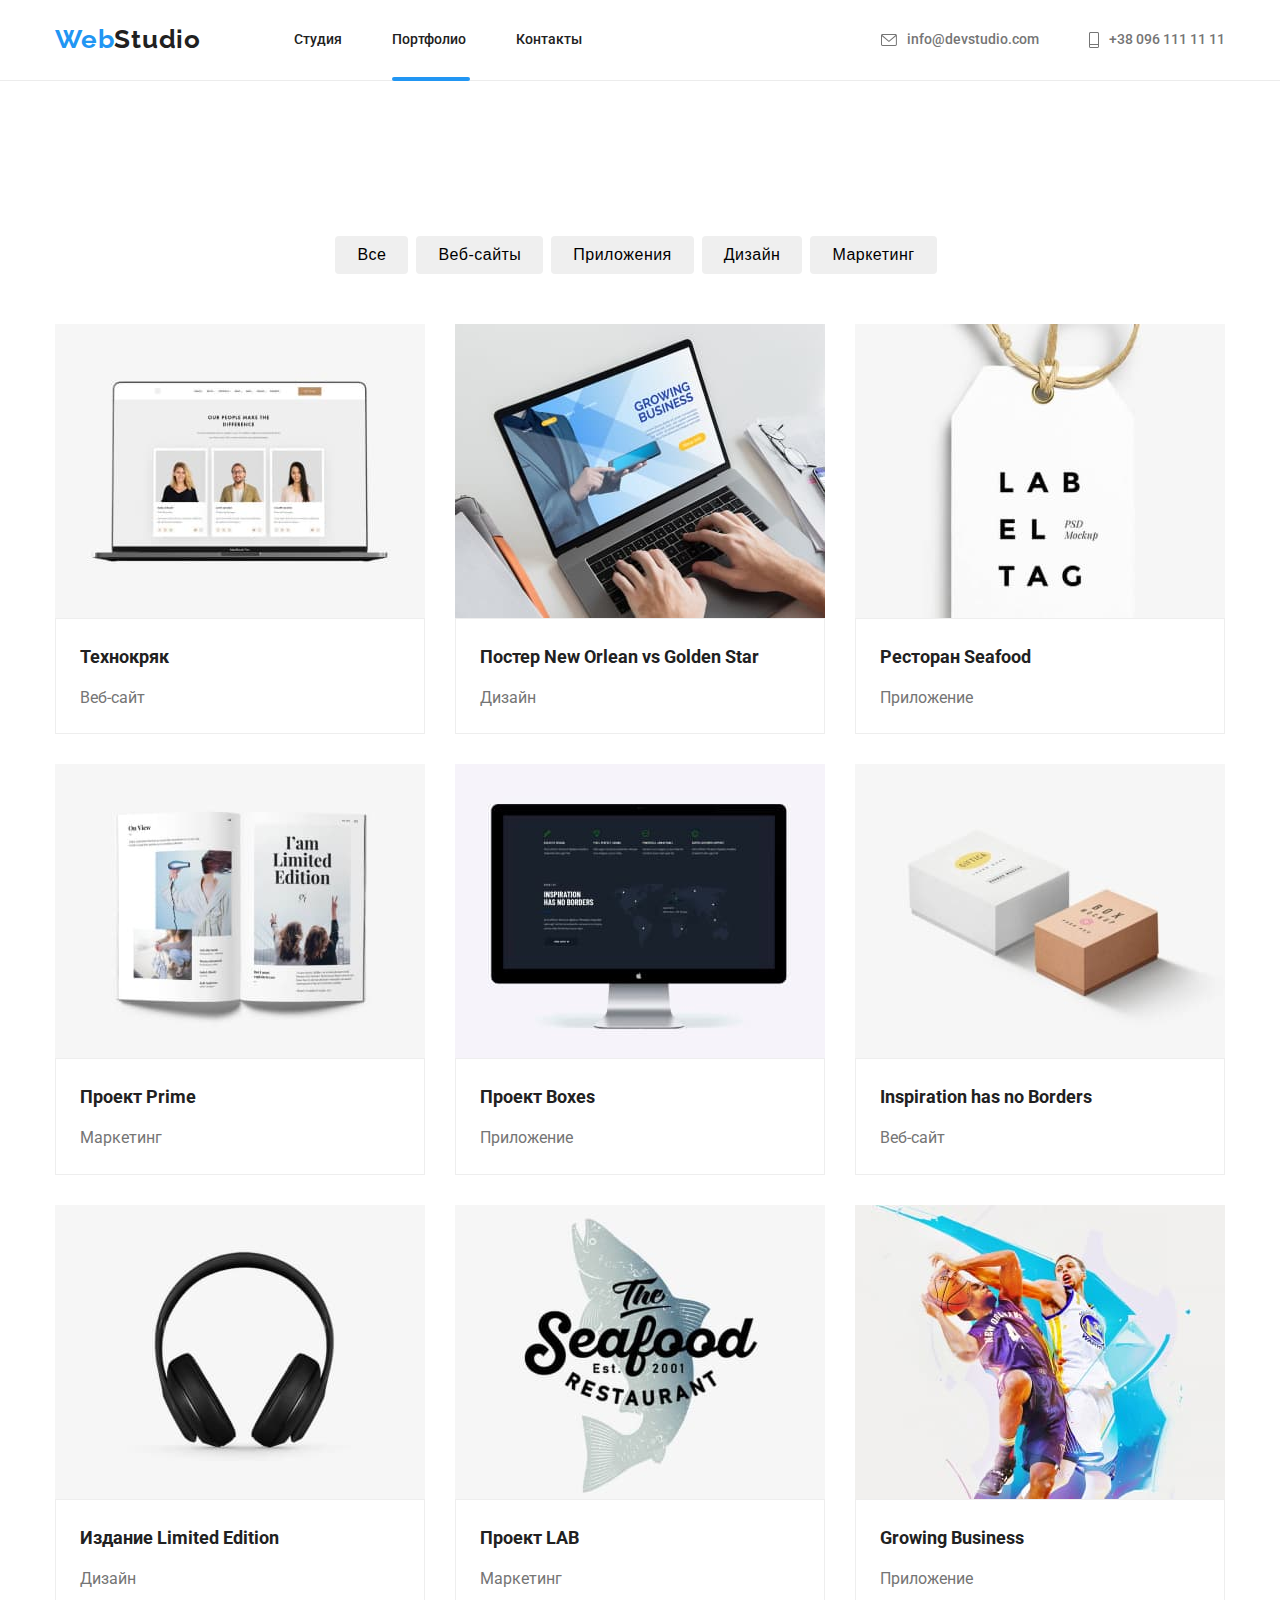
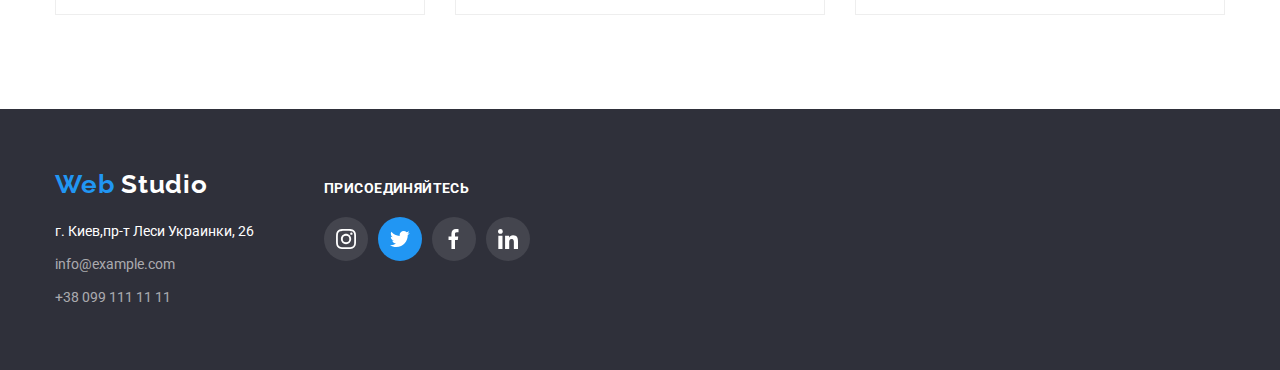
==== portfolio.html @ 9c5dccc5 "adds" ====
<!DOCTYPE html>
<html lang="en">
	<head>
		<title>WebStudio</title>
		<link rel="preconnect" href="https://fonts.googleapis.com" />
		<link rel="preconnect" href="https://fonts.gstatic.com" crossorigin />
		<link
			href="https://fonts.googleapis.com/css2?family=Montserrat:wght@400;700&family=Raleway:wght@700&family=Roboto:wght@400;500;700;900&display=swap"
			rel="stylesheet"
		/>
		<link href="https://cdnjs.cloudflare.com/ajax/libs/modern-normalize/1.1.0/modern-normalize.min.css" />
		<link rel="stylesheet" href="./css/reset.css" />
		<link rel="stylesheet" href="./css/styles.css" />
	</head>
	<body>
		<!--Header of the site-->
		<header>
			<div class="container">
				<nav>
					<a href="" class="logo">
						Web
						<span class="logo-color">Studio</span>
					</a>
					<ul class="main-links">
						<li><a href="./index.html" class="links">Студия</a></li>
						<li><a href="" class="links line">Портфолио</a></li>
						<li><a href="" class="links">Контакты</a></li>
					</ul>
				</nav>
				<ul class="main-contacts">
					<li>
						<a href="mailto:info@devstudio.com" class="contacts">
							<svg class="mail-icon" width="16" height="12">
								<use href="./images/sprite.svg#icon-envelope"></use>
							</svg>
							info@devstudio.com
						</a>
					</li>
					<li>
						<a href="tel:+380961111111" class="contacts">
							<svg class="mail-icon" width="10" height="16">
								<use href="./images/sprite.svg#icon-phone"></use>
							</svg>
							+38 096 111 11 11
						</a>
					</li>
				</ul>
			</div>
		</header>
		<main>
			<section class="section">
				<div class="container">
					<h1 class="portfolio-header">Портфолио</h1>
					<ul class="portfolio-buttons">
						<li><button type="button" class="button-style">Все</button></li>
						<li><button type="button" class="button-style">Веб-сайты</button></li>
						<li><button type="button" class="button-style">Приложения</button></li>
						<li><button type="button" class="button-style">Дизайн</button></li>
						<li><button type="button" class="button-style">Маркетинг</button></li>
					</ul>
					<ul class="clients">
						<li class="clients-photo">
							<a href="" class="clients-link">
								<div class="box">
									<img src="./images/img(9).jpg" alt="Веб-сайт" width="370" height="294" />
									<p class="overlay">
										Технокряк это современная площадка распространения коронавируcа. Компании используют эту платформу
										для цифрового шпионажа и атак на защищённые сервера конкурентов.
									</p>
								</div>
								<div class="clients-title">
									<h2 class="image-name">Технокряк</h2>
									<p class="image-description">Веб-сайт</p>
								</div>
							</a>
						</li>
						<li class="clients-photo">
							<a href="" class="clients-link">
								<div class="box">
									<img src="./images/img(10).jpg" alt="Дизайн" width="370" height="294" />
									<p class="overlay">
										Технокряк это современная площадка распространения коронавируcа. Компании используют эту платформу
										для цифрового шпионажа и атак на защищённые сервера конкурентов.
									</p>
								</div>
								<div class="clients-title">
									<h2 class="image-name">Постер New Orlean vs Golden Star</h2>
									<p class="image-description">Дизайн</p>
								</div>
							</a>
						</li>
						<li class="clients-photo">
							<a href="" class="clients-link">
								<div class="box">
									<img src="./images/img(11).jpg" alt="Приложение для ресторана" width="370" height="294" />
									<p class="overlay">
										Технокряк это современная площадка распространения коронавируcа. Компании используют эту платформу
										для цифрового шпионажа и атак на защищённые сервера конкурентов.
									</p>
								</div>
								<div class="clients-title">
									<h2 class="image-name">Ресторан Seafood</h2>
									<p class="image-description">Приложение</p>
								</div>
							</a>
						</li>
						<li class="clients-photo">
							<a href="" class="clients-link">
								<div class="box">
									<img src="./images/img(12).jpg" alt="Маркетинговый проект" width="370" height="294" />
									<p class="overlay">
										Технокряк это современная площадка распространения коронавируcа. Компании используют эту платформу
										для цифрового шпионажа и атак на защищённые сервера конкурентов.
									</p>
								</div>
								<div class="clients-title">
									<h2 class="image-name">Проект Prime</h2>
									<p class="image-description">Маркетинг</p>
								</div>
							</a>
						</li>
						<li class="clients-photo">
							<a href="" class="clients-link">
								<div class="box">
									<img src="./images/img(13).jpg" alt="Приложение" width="370" height="294" />
									<p class="overlay">
										Технокряк это современная площадка распространения коронавируcа. Компании используют эту платформу
										для цифрового шпионажа и атак на защищённые сервера конкурентов.
									</p>
								</div>
								<div class="clients-title">
									<h2 class="image-name">Проект Boxes</h2>
									<p class="image-description">Приложение</p>
								</div>
							</a>
						</li>
						<li class="clients-photo">
							<a href="" class="clients-link">
								<div class="box">
									<img src="./images/img(14).jpg" alt="Веб-сайт" width="370" height="294" />
									<p class="overlay">
										Технокряк это современная площадка распространения коронавируcа. Компании используют эту платформу
										для цифрового шпионажа и атак на защищённые сервера конкурентов.
									</p>
								</div>
								<div class="clients-title">
									<h2 class="image-name">Inspiration has no Borders</h2>
									<p class="image-description">Веб-сайт</p>
								</div>
							</a>
						</li>
						<li class="clients-photo">
							<a href="" class="clients-link">
								<div class="box">
									<img src="./images/img(15).jpg" alt="Дизайн для издания" width="370" height="294" />
									<p class="overlay">
										Технокряк это современная площадка распространения коронавируcа. Компании используют эту платформу
										для цифрового шпионажа и атак на защищённые сервера конкурентов.
									</p>
								</div>
								<div class="clients-title">
									<h2 class="image-name">Издание Limited Edition</h2>
									<p class="image-description">Дизайн</p>
								</div>
							</a>
						</li>
						<li class="clients-photo">
							<a href="" class="clients-link">
								<div class="box">
									<img src="./images/img(16).jpg" alt="Маркетинговый проект" width="370" height="294" />
									<p class="overlay">
										Технокряк это современная площадка распространения коронавируcа. Компании используют эту платформу
										для цифрового шпионажа и атак на защищённые сервера конкурентов.
									</p>
								</div>
								<div class="clients-title">
									<h2 class="image-name">Проект LAB</h2>
									<p class="image-description">Маркетинг</p>
								</div>
							</a>
						</li>
						<li class="clients-photo">
							<a href="" class="clients-link">
								<div class="box">
									<img src="./images/img(17).jpg" alt="Приложение для бизнеса" width="370" height="294" />
									<p class="overlay">
										Технокряк это современная площадка распространения коронавируcа. Компании используют эту платформу
										для цифрового шпионажа и атак на защищённые сервера конкурентов.
									</p>
								</div>
								<div class="clients-title">
									<h2 class="image-name">Growing Business</h2>
									<p class="image-description">Приложение</p>
								</div>
							</a>
						</li>
					</ul>
				</div>
			</section>
		</main>
		<!--Footer-->
		<footer class="footer">
			<div class="footer-container container">
				<div class="footer-first">
					<a href="" class="logo">
						Web
						<span class="logo-footer">Studio</span>
					</a>
					<address class="address">г. Киев,пр-т Леси Украинки, 26</address>
					<ul>
						<li><a href="mailto:info@example.com" class="communication">info@example.com</a></li>
						<li><a href="tel:+380991111111" class="communication">+38 099 111 11 11</a></li>
					</ul>
				</div>
				<div class="social-networks">
					<h2 class="footer-title">ПРИСОЕДИНЯЙТЕСЬ</h2>
					<ul class="footer-icons">
						<li class="social-links-design">
							<a class="networks-design" href="">
								<svg class="networks" width="20" height="20">
									<use href="images/sprite.svg#icon-instagram"></use>
								</svg>
							</a>
						</li>
						<li class="social-links-design">
							<a class="networks-design twitter" href="">
								<svg class="networks" width="20" height="20">
									<use href="images/sprite.svg#icon-twitter"></use>
								</svg>
							</a>
						</li>
						<li class="social-links-design">
							<a class="networks-design" href="">
								<svg class="networks" width="20" height="20">
									<use href="images/sprite.svg#icon-facebook"></use>
								</svg>
							</a>
						</li>
						<li class="social-links-design">
							<a class="networks-design" href="">
								<svg class="networks" width="20" height="20">
									<use href="images/sprite.svg#icon-linkedin"></use>
								</svg>
							</a>
						</li>
					</ul>
				</div>
			</div>
		</footer>
	</body>
</html>
---- css/styles.css ----
:root {
	--main-color: #212121;
	--sec-color: #757575;
	--active-color: #2196f3;
}
body {
	font-family: "Roboto", sans-serif;
	font-style: normal;
	font-size: 14px;
	color: #212121;
}
.section {
	padding: 94px 0;
}
.container {
	padding: 0 15px;
	width: 1200px;
	margin: 0 auto;
}
.hidden {
	overflow: hidden;
	opacity: 0;
	width: 1px;
	height: 1px;
	margin-bottom: -1px;
}
/*------header-----*/
nav,
.main-links,
.main-contacts,
header .container {
	display: flex;
	justify-content: space-between;
}
header .logo {
	display: flex;
	margin-right: 93px;
	align-items: center;
}
.logo {
	font-family: "Raleway", sans-serif;
	font-style: normal;
	font-weight: bold;
	font-size: 26px;
	line-height: 1.2;
	color: var(--active-color);
	letter-spacing: 0.03em;
}
.logo-color {
	color: var(--main-color);
	display: inline-block;
}
.links {
	font-style: normal;
	font-weight: 500;
	font-size: 14px;
	line-height: 1.14;
	color: #212121;
	display: flex;
	margin-right: 50px;
	padding: 32px 0;
	position: relative;
}
.main-links li:last-child {
	margin: 0;
}
.underline::after {
	content: "";
	width: 48px;
	height: 4px;
	background: #2196f3;
	border-radius: 2px;
	position: absolute;
	bottom: -1px;
}
.contacts {
	font-style: normal;
	font-weight: 500;
	font-size: 14px;
	line-height: 1.14;
	color: #757575;
	padding: 32px 0;
	margin-left: 50px;
	display: flex;
	align-items: center;
}

.main-contacts li:first-child {
	margin: 0;
}
header {
	border-bottom: 1px solid #ececec;
}
.links:hover {
	color: var(--active-color);
}
.contacts:hover {
	color: var(--active-color);
}
/*-----first section----*/

.hero {
	background-color: #2f303a;
	padding: 200px 0;
	max-width: 1600px;
	margin: 0 auto;
	background-color: #c4c4c4;
	background-image: linear-gradient(rgba(47, 48, 58, 0.4), rgba(47, 48, 58, 0.4)), url(../images/img\(18\).jpg);
	background-repeat: no-repeat;
	background-size: cover;
}
.title {
	font-weight: 900;
	font-size: 44px;
	line-height: 1.4;
	color: #ffffff;
	letter-spacing: 0.06em;
	max-width: 650px;
	margin: 0 auto;
}
.title-button {
	font-weight: bold;
	font-size: 16px;
	line-height: 1.9;
	color: #fff;
	background-color: #188ce8;
	display: block;
	margin: 0 auto;
	border-radius: 4px;
	box-shadow: 0px 4px 4px rgba(0, 0, 0, 0.15);
	margin-top: 44px;
	padding: 10px 32px;
}
/*----benefits of work with us-----*/

.our-benefits {
	display: flex;
}

.benefits {
	font-weight: 700px;
	font-size: 14px;
	line-height: 1.1;
	margin-right: 30px;
}
.advantages {
	margin-right: 30px;
}
.sub-title {
	font-weight: 400px;
	font-size: 14px;
	line-height: 1.8;
	color: #757575;
	padding-top: 10px;
	letter-spacing: 0.03em;
}
.benefits-section li:last-child {
	margin-right: 0;
}
/*----our mission------*/
.our-mission {
	display: flex;
	justify-content: center;
}

.mission-image {
	display: flex;
	margin-right: 30px;
	background: rgba(47, 48, 58, 0.8);
	position: relative;
	width: 370px;
	text-align: center;
}
.mission-text {
	font-size: 14px;
	line-height: 1.14;
	letter-spacing: 0.03em;
	text-transform: uppercase;
	color: #ffffff;
	width: 370px;
	height: 70px;
	background: rgba(47, 48, 58, 0.8);
	position: absolute;
	bottom: 0;
	margin: 0;
	padding-top: 27px;
}
.section-title {
	font-weight: 700;
	font-size: 36px;
	line-height: 1.7;
	text-align: center;
	margin-bottom: 50px;
}
/*-----Our team------*/
.team-section {
	background-color: #f5f4fa;
}
.team {
	display: flex;
}
.team-items {
	text-align: center;
	background-color: #fff;
	box-shadow: 0px 1px 3px rgba(0, 0, 0, 0.12), 0px 1px 1px rgba(0, 0, 0, 0.14), 0px 2px 1px rgba(0, 0, 0, 0.2);
	border-radius: 0px 0px 4px 4px;
}

.team-items:not(:last-child) {
	margin-right: 30px;
}
.sub-benefits {
	font-size: 14px;
	line-height: 1.7;
}
.team-thumb {
	padding-top: 30px;
	padding-bottom: 30px;
}
.team-title {
	font-weight: 500;
	font-size: 16px;
	line-height: 1.9;
}
.team-text {
	font-size: 16px;
	line-height: 1.9;
	color: #757575;
}
.icons-design {
	display: flex;
	justify-content: center;
	align-items: center;
	width: 44px;
	height: 44px;
	border-radius: 50%;
	fill: #afb1b8;
	background: rgba(255, 255, 255, 0.1);
}
.icons-design:hover,
.icons-design:focus {
	background: #2196f3;
	fill: #fff;
}
.links-design:not(:first-child) {
	margin-left: 10px;
}
/*-------Customers--------*/
.customers {
	display: flex;
}
.customers-item {
	width: 170px;
	height: 92px;
}
.customers-item:not(:last-child) {
	margin-right: 30px;
}
.customers-link {
	display: flex;
	align-items: center;
	justify-content: center;
	width: 100%;
	height: 100%;
	border: 1px solid #afb1b8;
	border-radius: 4px;
	color: #afb1b8;
}
.customers-link:hover,
.customers-link:focus {
	color: var(--active-color);
	border-color: var(--active-color);
}

.customers-icon {
	fill: currentColor;
	width: 106px;
	height: 60px;
}

/*-----footer-----*/
.logo-footer {
	display: inline-block;
	color: #fff;
}
.footer {
	background: #2f303a;
	padding: 60px 0;
}

.address,
.communication {
	font-family: Roboto;
	font-style: normal;
	font-weight: normal;
	font-size: 14px;
	line-height: 1.7;
	color: #ffffff;
	background-color: #2f303a;
	display: flex;
}
.address {
	padding-top: 20px;
}
.communication {
	color: rgba(255, 255, 255, 0.6);
	background-color: #2f303a;
	padding-top: 9px;
}

button:hover {
	color: #fff;
	background-color: #2196f3;
}
button:focus {
	color: #212121;
	background-color: #f5f4fa;
}

.footer-title {
	font-style: normal;
	font-weight: bold;
	font-size: 14px;
	line-height: 1.14;
	letter-spacing: 0.03em;
	text-transform: uppercase;
	color: #ffffff;
}
.social-links {
	display: flex;
	justify-content: center;
}

.social-networks {
	margin-left: 70px;
}
.networks-design {
	display: flex;
	justify-content: center;
	align-items: center;
	width: 44px;
	height: 44px;
	border-radius: 50%;
	background: rgba(255, 255, 255, 0.1);
	fill: #fff;
}
.social-links-design:not(:last-child) {
	margin-right: 10px;
}
.twitter {
	background: #2196f3;
}

.footer-icons {
	display: flex;
	margin-top: 20px;
}

.footer-container {
	display: flex;
	align-items: baseline;
}
.subscribe-footer {
	margin-left: 93px;
}
.subscribe-form {
	margin-top: 20px;
}
.e-mail-form {
	display: flex;
}
.mail-input {
	background: #2f303a;
	border: 1px solid rgba(255, 255, 255, 0.3);
	filter: drop-shadow(0px 4px 4px rgba(0, 0, 0, 0.15));
	border-radius: 4px;
	width: 358px;
	height: 50px;
	margin-right: 12px;
	padding-top: 15px 0 15px 16px;
}
.subscribe-button {
	display: flex;
	align-items: center;
	font-size: 16px;
	font-weight: bold;
	line-height: 1.9;
	letter-spacing: 0.06em;
	color: #ffffff;
	justify-content: center;
	align-items: center;
	text-align: center;
	background: #2196f3;
	box-shadow: 0px 4px 4px rgba(0, 0, 0, 0.15);
	border-radius: 4px;
	width: 200px;
	height: 50px;
}
.telegram-svg {
	margin-left: 10px;
}

/*-------PORTFOLIO SECTION--------*/
/*------portfolio header-----*/

.portfolio-header {
	text-align: center;
	font-weight: bold;
	font-size: 36px;
	line-height: 1.7;
	overflow: hidden;
	opacity: 0;
	margin: 0;
	position: relative;
}
.line::after {
	content: "";
	position: absolute;
	width: 78px;
	height: 4px;
	background: #2196f3;
	border-radius: 2px;
	margin: 0;
	bottom: -1px;
}
/*-----portfolio buttons------*/

.portfolio-buttons {
	font-weight: 500;
	font-size: 16px;
	line-height: 1.6;
	letter-spacing: 0.03em;
	display: flex;
	justify-content: center;
}
.button-style {
	margin-bottom: 50px;
	font-weight: 500;
	font-size: 16px;
	line-height: 1.6;
	letter-spacing: 0.03em;
	padding: 6px 22px;
	border-radius: 4px;
	margin-right: 8px;
}
/*-----portfolio clients-----*/
.clients {
	display: flex;
	flex-wrap: wrap;
}
.clients > .clients-photo {
	flex-basis: calc(100% / 3 -30px);
	margin-right: 30px;
	margin-bottom: 30px;
	background: #ffffff;
}
.clients-photo:hover,
.clients-photo:focus {
	box-shadow: 0px 1px 1px rgba(0, 0, 0, 0.12), 0px 4px 4px rgba(0, 0, 0, 0.06), 1px 4px 6px rgba(0, 0, 0, 0.16);
}
.box {
	position: relative;
	overflow: hidden;
}

.overlay {
	position: absolute;
	height: 100%;
	width: 100%;
	background: #2196f3e5;
	font-size: 18px;
	line-height: 1.6;
	letter-spacing: 0.03em;
	color: #ffffff;
	top: 0%;
	bottom: 0%;
	transform: translateY(100%);
	transition: 250ms cubic-bezier(0.4, 0, 0.2, 1);
	padding: 60px 24px;
}
img {
	display: block;
	max-width: 100%;
	height: auto;
}
.clients-link:hover .overlay,
.clients-link:focus .overlay {
	transform: translateY(0%);
}
.clients-title {
	border: 1px solid #eeeeee;
}
.image-name {
	font-weight: bold;
	font-size: 18px;
	line-height: 2;
	padding: 20px 24px 4px 24px;
	color: #212121;
}
.image-description {
	font-weight: normal;
	font-size: 16px;
	line-height: 1.9;
	color: #757575;
	padding: 4px 24px 20px 24px;
}
.clients > .clients-photo:nth-child(3n) {
	margin-right: 0;
}
.clients > .clients-photo:nth-last-child(-n + 3) {
	margin-bottom: 0;
}
.mail-icon {
	fill: currentColor;
	margin-right: 10px;
}
.backdrop {
	position: fixed;
	width: 100%;
	height: 100%;
	background-color: rgba(0, 0, 0, 0.2);
}
.modal {
	position: absolute;
	top: 50%;
	left: 50%;
	transform: translate(-50%, -50%);
	width: 528px;
	min-height: 581px;
	background: #ffffff;
	box-shadow: 0px 1px 3px rgba(0, 0, 0, 0.12), 0px 1px 1px rgba(0, 0, 0, 0.14), 0px 2px 1px rgba(0, 0, 0, 0.2);
	border-radius: 4px;
}
.backdrop.is-hidden {
	opacity: 0;
	pointer-events: none;
	visibility: hidden;
}
.modal-cross {
	position: absolute;
	width: 30px;
	height: 30px;
	background-color: #ffffff;
	border: 1px solid rgba(0, 0, 0, 0.1);
	border-radius: 50%;
	cursor: pointer;
	top: 8px;
	right: 8px;
	transition: 0.3s linear color;
}
.cross:hover {
	color: #2196f3;
}
.modal-cross:hover {
	background-color: #fff;
}
.modal-headline {
	font-weight: bold;
	font-size: 20px;
	line-height: 1.2;
	text-align: center;
	letter-spacing: 0.03em;
}
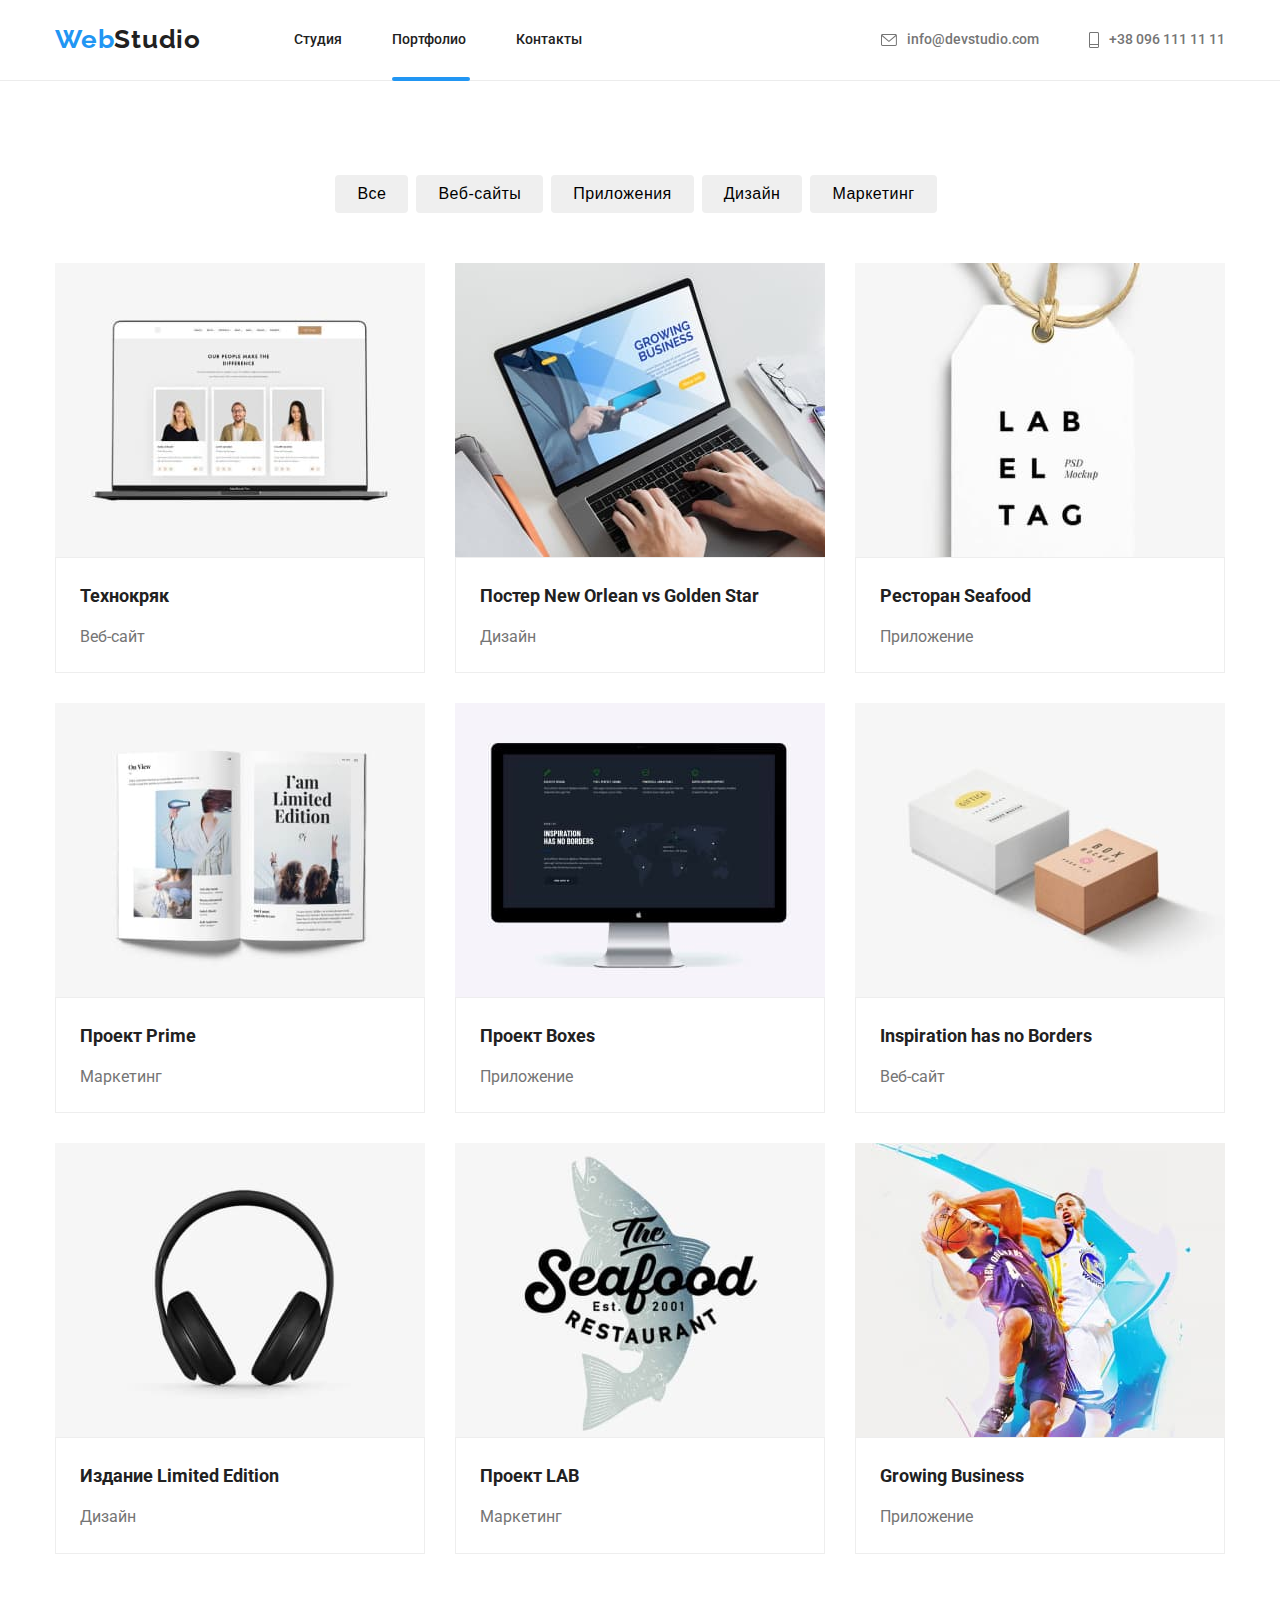
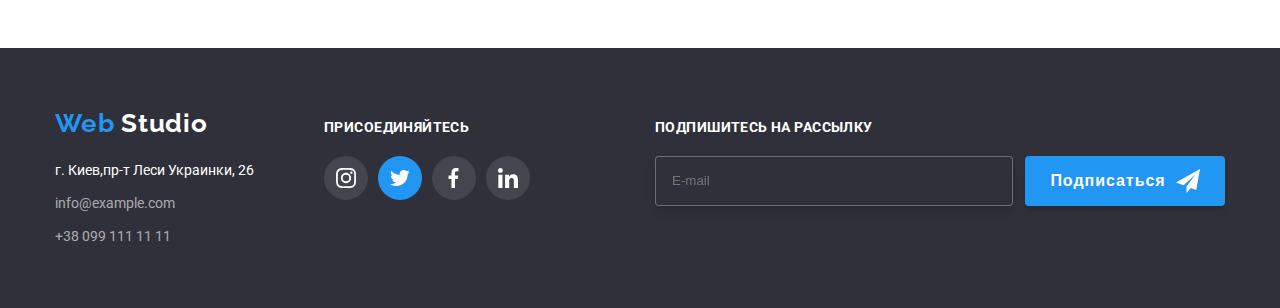
==== commit 464c69b4: "adds" ====
--- a/portfolio.html
+++ b/portfolio.html
@@ -245,6 +245,20 @@
 						</li>
 					</ul>
 				</div>
+				<div class="subscribe-footer">
+					<h2 class="footer-title">ПОДПИШИТЕСЬ НА РАССЫЛКУ</h2>
+					<div class="subscribe-form">
+						<form class="e-mail-form">
+							<label for="mail"></label>
+							<input class="mail-input" type="email" name="mail" placeholder="E-mail" id="mail" />
+							<button class="subscribe-button" type="submit">
+								Подписаться
+								<svg class="telegram-svg" width="24" height="24">
+									<use href="images/sprite.svg#icon-telegram"></use>
+								</svg>
+							</button>
+						</form>
+					</div>
 			</div>
 		</footer>
 	</body>
--- a/css/styles.css
+++ b/css/styles.css
@@ -145,6 +145,7 @@
 }
 .advantages {
 	margin-right: 30px;
+	width: 270px;
 }
 .sub-title {
 	font-weight: 400px;
@@ -162,7 +163,9 @@
 	display: flex;
 	justify-content: center;
 }
-
+.our-mission-section {
+	padding-top: 0;
+}
 .mission-image {
 	display: flex;
 	margin-right: 30px;
@@ -361,7 +364,7 @@
 	align-items: baseline;
 }
 .subscribe-footer {
-	margin-left: 93px;
+	margin-left: auto;
 }
 .subscribe-form {
 	margin-top: 20px;
@@ -377,7 +380,7 @@
 	width: 358px;
 	height: 50px;
 	margin-right: 12px;
-	padding-top: 15px 0 15px 16px;
+	padding: 15px 0 15px 16px;
 }
 .subscribe-button {
 	display: flex;
@@ -404,13 +407,13 @@
 /*------portfolio header-----*/
 
 .portfolio-header {
-	text-align: center;
-	font-weight: bold;
-	font-size: 36px;
-	line-height: 1.7;
 	overflow: hidden;
 	opacity: 0;
-	margin: 0;
+	width: 1px;
+	height: 1px;
+	margin-bottom: -1px;
+	border: 0;
+	clip: rect(0 0 0 0);
 	position: relative;
 }
 .line::after {
@@ -515,10 +518,13 @@
 	margin-right: 10px;
 }
 .backdrop {
+	top: 0;
+	left: 0;
 	position: fixed;
 	width: 100%;
-	height: 100%;
+	height: 100vh;
 	background-color: rgba(0, 0, 0, 0.2);
+	transition: opacity 0.25ms;
 }
 .modal {
 	position: absolute;
@@ -526,10 +532,11 @@
 	left: 50%;
 	transform: translate(-50%, -50%);
 	width: 528px;
-	min-height: 581px;
-	background: #ffffff;
+	min-height: 580px;
+	background-color: #ffffff;
 	box-shadow: 0px 1px 3px rgba(0, 0, 0, 0.12), 0px 1px 1px rgba(0, 0, 0, 0.14), 0px 2px 1px rgba(0, 0, 0, 0.2);
 	border-radius: 4px;
+	padding: 40px;
 }
 .backdrop.is-hidden {
 	opacity: 0;
@@ -547,12 +554,18 @@
 	top: 8px;
 	right: 8px;
 	transition: 0.3s linear color;
+	display: flex;
+	justify-content: center;
+	align-items: center;
 }
 .cross:hover {
 	color: #2196f3;
 }
 .modal-cross:hover {
 	background-color: #fff;
+}
+.modal-form {
+	margin-top: 12px;
 }
 .modal-headline {
 	font-weight: bold;
@@ -561,3 +574,110 @@
 	text-align: center;
 	letter-spacing: 0.03em;
 }
+.mail-input {
+	color: rgba(255, 255, 255, 0.6);
+}
+.form-input-box {
+	display: block;
+	margin-bottom: 10px;
+	color: #757575;
+	font-size: 12px;
+	position: relative;
+}
+.form-input,
+.form-message {
+	width: 100%;
+	height: 40px;
+	border: 1px solid rgba(33, 33, 33, 0.2);
+	border-radius: 4px;
+	margin-top: 4px;
+	padding: 0 11px 0 40px;
+	transition: 250ms cubic-bezier(0.4, 0, 0.2, 1);
+}
+.form-input:focus {
+	outline: none;
+	border: 1px solid #2196f3;
+}
+.form-message:focus {
+	outline: none;
+	border: 1px solid #2196f3;
+}
+.form-input:focus + svg {
+	fill: #2196f3;
+}
+.form-input-icon {
+	display: block;
+	width: 18px;
+	height: 18px;
+	position: absolute;
+	top: 50%;
+	left: 12px;
+	transition: 250ms cubic-bezier(0.4, 0, 0.2, 1);
+}
+.form-message {
+	font-family: inherit;
+	resize: none;
+	height: 120px;
+	width: 450px;
+	padding: 12px 16px;
+}
+.form-message::placeholder {
+	color: rgba(117, 117, 117, 0.5);
+}
+
+.policy-box {
+	font-size: 14px;
+	line-height: 1.7;
+	color: #757575;
+	display: flex;
+	margin-bottom: 20px;
+	align-items: center;
+}
+.policy-box::before {
+	content: "";
+	width: 16px;
+	height: 15px;
+	border: 1px solid #212121;
+	border-radius: 2px;
+	margin-right: 9px;
+}
+.policy-checkbox:checked + .policy-box::before {
+	background-color: #2196f3;
+	background-image: url(../images/checkbox.svg);
+	background-repeat: no-repeat;
+	background-position: center;
+	background-size: contain;
+}
+.policy-checkbox:focus + .policy-box::before {
+	border: 1px solid #2196f3;
+}
+.policy-box a {
+	color: #2196f3;
+	text-decoration: underline;
+}
+.policy-checkbox {
+	position: absolute;
+	width: 1px;
+	height: 1px;
+	margin: -1px;
+	border: 0;
+	padding: 0;
+	clip: rect(0 0 0 0);
+	overflow: hidden;
+}
+.form-submit-button {
+	margin: 0 auto;
+	font-size: 16px;
+	line-height: 1.9;
+	letter-spacing: 0.06em;
+	color: #ffffff;
+	display: block;
+	align-items: center;
+	text-align: center;
+	justify-content: center;
+	width: 200px;
+	height: 50px;
+	background: #188ce8;
+	box-shadow: 0px 4px 4px rgba(0, 0, 0, 0.15);
+	border-radius: 4px;
+}
